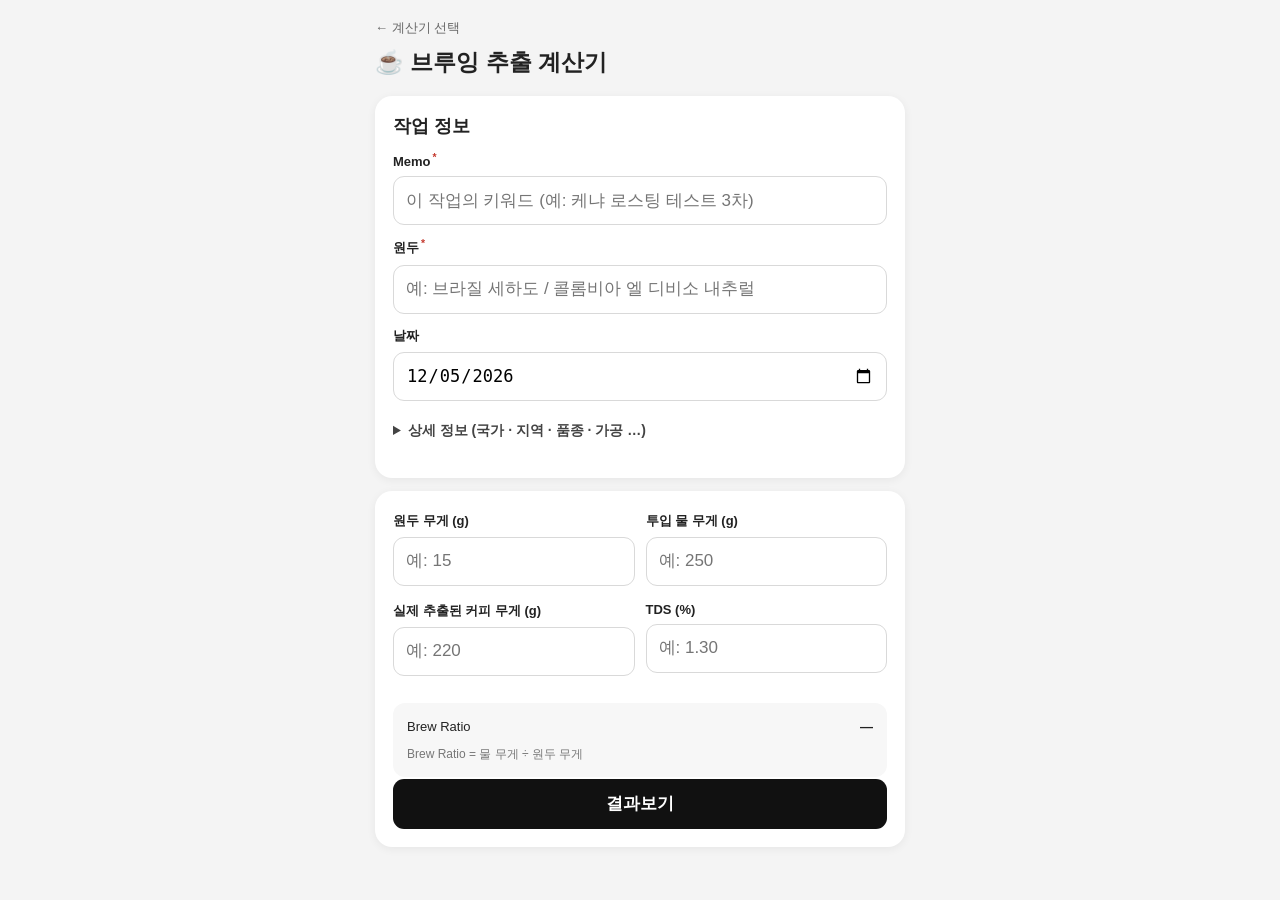
==== brewing.html @ 5b616b72 "Add files via upload" ====
<!doctype html><html lang="ko"><head><meta charset="utf-8"><meta name="viewport" content="width=device-width,initial-scale=1,viewport-fit=cover"><meta name="theme-color" content="#111"><link rel="stylesheet" href="styles.css"><title>브루잉 추출 계산기</title></head><body><main class="wrap wrap-flex"><div class="navback"><a href="index.html">← 계산기 선택</a></div><h1>☕ 브루잉 추출 계산기</h1>

<!-- 입력 화면 -->
<div id="inputView">
<div id="workInfo" data-kind="원두" data-title="브루잉 추출 계산기"></div>
<section class="card"><div class="grid"><div class="field"><label for="dose">원두 무게 (g)</label><input id="dose" type="number" inputmode="decimal" step="0.1" placeholder="예: 15"></div><div class="field"><label for="water">투입 물 무게 (g)</label><input id="water" type="number" inputmode="decimal" step="1" placeholder="예: 250"></div></div>
<div class="grid"><div class="field"><label for="beverage">실제 추출된 커피 무게 (g)</label><input id="beverage" type="number" inputmode="decimal" step="0.1" placeholder="예: 220"></div><div class="field"><label for="tds">TDS (%)</label><input id="tds" type="number" inputmode="decimal" step="0.01" placeholder="예: 1.30"></div></div>
<div class="guide"><div class="row"><span>Brew Ratio</span><span class="badge" id="ratio">—</span></div><div class="small">Brew Ratio = 물 무게 ÷ 원두 무게</div></div>
<div id="msg" class="input-alert high" hidden></div>
<button id="calcBtn" type="button">결과보기</button></section>
</div>

<!-- 결과 화면 -->
<div id="resultView" hidden>
<div class="card rhead"></div>
<div class="toolbar"><button id="backBtn" class="ghost" type="button">← 입력 수정</button><div class="seg" role="group" aria-label="보기 방식"><button id="modeScroll" type="button" aria-pressed="true">세로 스크롤</button><button id="modeSwipe" type="button" aria-pressed="false">가로 넘기기</button></div></div>

<div class="actions"><button id="printBtn" class="btn-ghost" type="button">🖨 인쇄 / PDF 저장</button></div>

<div id="pages" class="pages scroll">
<div class="page" id="page1">
<section class="card pr1"><h2>추출 결과</h2><div class="result"><div class="resultbox"><div class="label">추출수율 (Extraction Yield)</div><div class="value" id="ey">—</div></div><div class="resultbox"><div class="label">Brew Ratio</div><div class="value" id="ratioResult">—</div></div></div></section>
</div>
<div class="page" id="page2">
<section class="card pr2"><h2>SCA Brewing Control Chart</h2><div id="chart" class="chart-box"></div><div id="chartNote" class="chart-note"></div><div class="chart-note">사선은 물 1.9 L 기준 원두 사용량(g)별 Brew Ratio 선입니다.<span class="noprint"> 스마트폰을 가로로 돌리면 더 크게 볼 수 있어요.</span></div></section>
</div>
<div class="page" id="page3">
<section class="card pr3"><h2>브루잉 기준 가이드</h2><div class="small">Brew Ratio: 1:15~1:18 (PDF 기준)</div><div class="small">TDS: 1.15~1.35% (PDF 기준)</div><div class="small">Extraction Yield: 18~22% (PDF 기준)</div></section>
<section class="card pr-hide"><h2>계산식</h2><div class="formula"><div><strong>Brew Ratio</strong> = 물 무게 ÷ 원두 무게</div><div><strong>Extraction Yield</strong> = TDS × 실제 추출된 커피 무게 ÷ 원두 무게</div><div style="margin-top:7px;color:#666">PDF에는 흡수계수를 이용한 근사식도 제시되어 있습니다. 현재 화면은 실제 추출된 커피 무게를 입력하는 방식으로 계산합니다.</div></div></section>
</div>
</div>

<div id="pager" class="pager" hidden><button id="prevBtn" type="button" aria-label="이전">‹</button><div id="dots" class="dots"></div><button id="nextBtn" type="button" aria-label="다음">›</button></div>
</div>

<script src="common.js"></script><script src="brewing.js"></script></main></body></html>
---- styles.css ----
*{box-sizing:border-box}
:root{font-family:-apple-system,BlinkMacSystemFont,"Apple SD Gothic Neo","Noto Sans KR",sans-serif;color:#222;background:#f4f4f4}
body{margin:0;background:#f4f4f4}.wrap{max-width:560px;margin:auto;padding:18px 15px 40px}h1{font-size:23px;margin:5px 0 18px}h2{font-size:18px;margin:0 0 14px}.card{background:#fff;border-radius:17px;padding:18px;margin-bottom:13px;box-shadow:0 2px 10px rgba(0,0,0,.06)}
.grid{display:grid;grid-template-columns:1fr 1fr;gap:11px}.field{margin-bottom:13px}label{display:block;font-size:13px;font-weight:700;margin:3px 0 7px}input,select{width:100%;height:49px;border:1px solid #d9d9d9;border-radius:11px;padding:0 12px;font-size:17px;background:#fff;outline:none}input:focus,select:focus{border-color:#777}
button,.linkbtn{display:flex;align-items:center;justify-content:center;width:100%;min-height:50px;border:0;border-radius:11px;background:#111;color:#fff;font-size:17px;font-weight:700;text-decoration:none;margin-top:2px;cursor:pointer}.linkbtn.secondary{background:#fff;color:#222;border:1px solid #ddd}.menu{display:grid;gap:12px}.menu .linkbtn{min-height:64px}.guide{margin-top:14px;padding:13px 14px;border-radius:12px;background:#f7f7f7;font-size:13px;line-height:1.65}.row{display:flex;align-items:center;justify-content:space-between;gap:10px}.badge{font-weight:750}.small{font-size:12px;color:#777;line-height:1.55;margin-top:8px}.ok{color:#147a42}.high{color:#c53b30}.low{color:#2368b2}.neutral{color:#666}
.result{display:grid;grid-template-columns:1fr 1fr;gap:11px}.resultbox{border-radius:13px;background:#f1f1f1;padding:14px}.resultbox .label{font-size:12px;color:#666}.resultbox .value{font-size:25px;font-weight:750;margin-top:5px}
.tdsbar{position:relative;height:34px;margin:13px 4px 3px}.track{position:absolute;left:0;right:0;top:14px;height:6px;border-radius:4px;background:#ddd}.range-fill{position:absolute;top:14px;height:6px;border-radius:4px;background:#bbb}.marker{position:absolute;top:0;transform:translateX(-50%);text-align:center;font-size:19px;line-height:20px}.marker span{display:block;font-size:11px;white-space:nowrap;margin-top:1px}.scale{display:flex;justify-content:space-between;font-size:11px;color:#777}.status{font-weight:700;margin-top:9px}
.output-hint{font-size:12px;color:#777;margin-top:-6px;margin-bottom:12px}.output-hint strong{color:#222}.input-alert{font-size:12px;margin-top:-5px;margin-bottom:12px;line-height:1.45}.input-alert.high{color:#c53b30}.input-alert.low{color:#2368b2}.time-guide{font-size:12px;font-weight:600;color:#666;margin-left:5px}.home{margin-bottom:12px}.chart-wrap{position:relative;width:100%;overflow:hidden;border-radius:12px;background:#fff}.chart-wrap img{display:block;width:100%;height:auto}.chart-dot{position:absolute;width:16px;height:16px;border-radius:50%;background:#111;border:3px solid #fff;box-shadow:0 1px 5px rgba(0,0,0,.45);transform:translate(-50%,-50%);display:none;z-index:2}.chart-dot::after{content:"";position:absolute;left:50%;top:100%;transform:translateX(-50%);width:0;height:0;border-left:5px solid transparent;border-right:5px solid transparent;border-top:8px solid #111}.chart-note{margin-top:10px;font-size:12px;color:#666;line-height:1.55}.formula{background:#f7f7f7;border-radius:12px;padding:13px;font-size:13px;line-height:1.7}.navback{margin-bottom:10px}.navback a{font-size:13px;color:#666;text-decoration:none}
@media(max-width:390px){.grid,.result{gap:8px}.card{padding:15px}.resultbox .value{font-size:22px}}

input.yield-low{border-color:#2368b2;color:#2368b2;background:#f5f9ff}input.yield-high{border-color:#c53b30;color:#c53b30;background:#fff6f5}

/* ---- 결과보기 화면 (보기 방식 전환 · 차트) ---- */
[hidden]{display:none!important}
.toolbar{display:flex;align-items:center;justify-content:space-between;gap:10px;margin-bottom:13px}
.toolbar .ghost{width:auto;min-height:40px;padding:0 14px;background:#fff;color:#222;border:1px solid #ddd;font-size:14px}
.seg{display:flex;border:1px solid #ddd;border-radius:11px;overflow:hidden;background:#fff}
.seg button{width:auto;min-height:40px;margin:0;padding:0 12px;border-radius:0;background:#fff;color:#666;font-size:14px;font-weight:600}
.seg button[aria-pressed="true"]{background:#111;color:#fff}
.pages.swipe{display:flex;align-items:flex-start;gap:13px;overflow-x:auto;scroll-snap-type:x mandatory;-webkit-overflow-scrolling:touch;scrollbar-width:none}
.pages.swipe::-webkit-scrollbar{display:none}
.pages.swipe .page{flex:0 0 100%;min-width:0;scroll-snap-align:start}
.pager{display:flex;align-items:center;justify-content:center;gap:14px;margin-top:4px}
.pager button{width:44px;min-height:44px;margin:0;font-size:24px;background:#fff;color:#222;border:1px solid #ddd}
.pager button:disabled{opacity:.35;cursor:default}
.dots{display:flex;gap:8px}
.dot{width:8px;height:8px;border-radius:50%;background:#ccc}
.dot.on{background:#111}
.chart-box{width:100%;overflow:hidden;border-radius:12px;background:#fff}
.chart-box svg{display:block}
@media (orientation:landscape) and (max-height:520px){.wrap-flex{max-width:900px}}

/* ---- 로스팅 계산기 ---- */
.req{color:#c53b30;font-size:.8em;vertical-align:super;margin-left:2px;font-weight:700}
.reqnote{margin:0 2px 12px}
.opt{font-weight:500;color:#888;font-size:12px;margin-left:6px}
.evbox{border:1px solid #e6e6e6;border-radius:14px;padding:12px;margin-bottom:12px}
.evtitle{font-weight:800;font-size:15px;margin-bottom:10px}
.frow{display:grid;grid-template-columns:118px 1fr;gap:8px;align-items:center;margin-bottom:8px}
.frow:last-child{margin-bottom:0}
.flabel{display:flex;align-items:center;min-height:46px;padding:0 12px;border-radius:10px;background:#f1f1f1;font-size:14px;font-weight:700;color:#333}
.frow input{height:46px}
input.miss,input.bad{border-color:#c53b30;background:#fff6f5}
#msg{background:#fff6f5;border:1px solid #f1c6c1;border-radius:12px;padding:12px 14px;margin:0 0 12px;font-size:13px;line-height:1.75;color:#c53b30}
#msg b{display:block;margin-bottom:2px}
.rtable .trow{display:grid;grid-template-columns:40px 1fr 1fr;gap:6px;align-items:end;padding-bottom:9px;margin-bottom:9px;border-bottom:1px dashed #e4e4e4}
.rtable .trow:last-child{border-bottom:0;margin-bottom:0}
.rtable .tmin{display:flex;align-items:center;height:40px;font-size:13px;font-weight:800;color:#444}
.rtable .tcell{display:block;margin:0}
.rtable .tl{display:block;font-size:11px;line-height:1.25;font-weight:700;color:#444;margin-bottom:4px}
.rtable .tl i{display:block;font-style:normal;font-weight:500;color:#999}
.rtable input{height:40px;padding:0 4px;font-size:16px;text-align:center;border-radius:9px}
.rowbtns{display:grid;grid-template-columns:1fr 1fr;gap:8px;margin-top:12px}
.rowbtns.one{grid-template-columns:1fr}
.rowbtns button{min-height:42px;font-size:14px;background:#fff;color:#222;border:1px solid #ddd}
.result.three{grid-template-columns:1fr 1fr 1fr;gap:8px}.result.three .resultbox{padding:12px 10px}.result.three .value{font-size:22px}
table.data{width:100%;border-collapse:collapse;font-size:13px}
table.data th{font-size:12px;color:#777;font-weight:700;text-align:center;padding:6px 4px;border-bottom:1px solid #ddd}
table.data td{text-align:center;padding:8px 4px;border-bottom:1px solid #eee}
table.data td:first-child,table.data th:first-child{text-align:left}
.ror-flag{color:#c53b30;font-weight:800}
.clist:empty::after{content:"아직 추가한 조작이 없어요.";display:block;font-size:12px;color:#999;margin-bottom:4px}
.crow{display:grid;grid-template-columns:1fr 1.35fr 1fr 40px;gap:6px;align-items:end;padding-bottom:9px;margin-bottom:9px;border-bottom:1px dashed #e4e4e4}
.crow .tcell{display:block;margin:0}
.crow .tl{display:block;font-size:11px;line-height:1.25;font-weight:700;color:#444;margin-bottom:4px}
.crow .tl i{display:block;font-style:normal;font-weight:500;color:#999;min-height:13px}
.crow input,.crow select{height:40px;padding:0 6px;font-size:16px;border-radius:9px}
.crow select{padding:0 2px 0 8px}
.crow input{text-align:center}
.crow .xbtn{width:40px;min-height:40px;padding:0;margin:0;background:#fff;color:#888;border:1px solid #ddd;font-size:16px;font-weight:600}

/* ---- 공통 작업 정보 · 결과지 헤더 · 인쇄 ---- */
.wk-more{margin:4px 0 12px}
.wk-more summary{cursor:pointer;font-weight:700;font-size:14px;color:#444;padding:8px 0}
.wk-grid{display:grid;grid-template-columns:1fr 1fr;gap:12px;margin-top:6px}
.wk-grid .field{margin:0}
.rhead:empty{display:none}
.print-only{display:none}
.rh-title{font-size:21px;font-weight:800;line-height:1.3;word-break:keep-all}
.rh-bean{font-size:16px;font-weight:700;margin-top:5px}
.rh-detail{font-size:13px;color:#666;margin-top:5px;line-height:1.5}
.rh-meta{font-size:12px;color:#888;margin-top:9px}
.actions{margin-bottom:13px}
.btn-ghost{background:#fff;color:#222;border:1px solid #ddd}
.actions .btn-ghost{min-height:44px;font-size:15px}
@media print{
  @page{size:A4;margin:12mm}
  *{-webkit-print-color-adjust:exact;print-color-adjust:exact}
  html,body{background:#fff!important}
  .wrap{max-width:none!important;padding:0!important;margin:0!important}
  .navback,h1,.toolbar,.actions,.pager,#msg,#wkCard,#inputView,.noprint,#calcBtn,.rowbtns,.seg,.pr-hide{display:none!important}
  .print-only{display:block!important}
  .card{box-shadow:none!important;border:1px solid #ddd;border-radius:10px;margin:0 0 8px!important;padding:12px 14px!important;break-inside:avoid;page-break-inside:avoid}
  .rhead{border:0;border-bottom:2px solid #111;border-radius:0;padding:0 0 10px!important;margin-bottom:12px!important}
  .rh-title{font-size:24px}.rh-bean{font-size:17px}.rh-detail{font-size:13px}.rh-meta{font-size:12px}
  #resultView{display:block!important}
  .pages{display:flex!important;flex-direction:column;overflow:visible!important;gap:0!important}
  .page{display:contents!important}
  .pr1{order:1}.pr2{order:2}.pr3{order:3}.pr4{order:4}.pr5{order:5}
  .chart-box svg{width:100%!important;height:auto!important;max-height:118mm}
  table.data td{padding:4px 4px!important}
  table.data th{padding:4px!important}
  .chart-note{margin-top:4px}
  table.data tr{break-inside:avoid}
  .result{gap:8px}
}
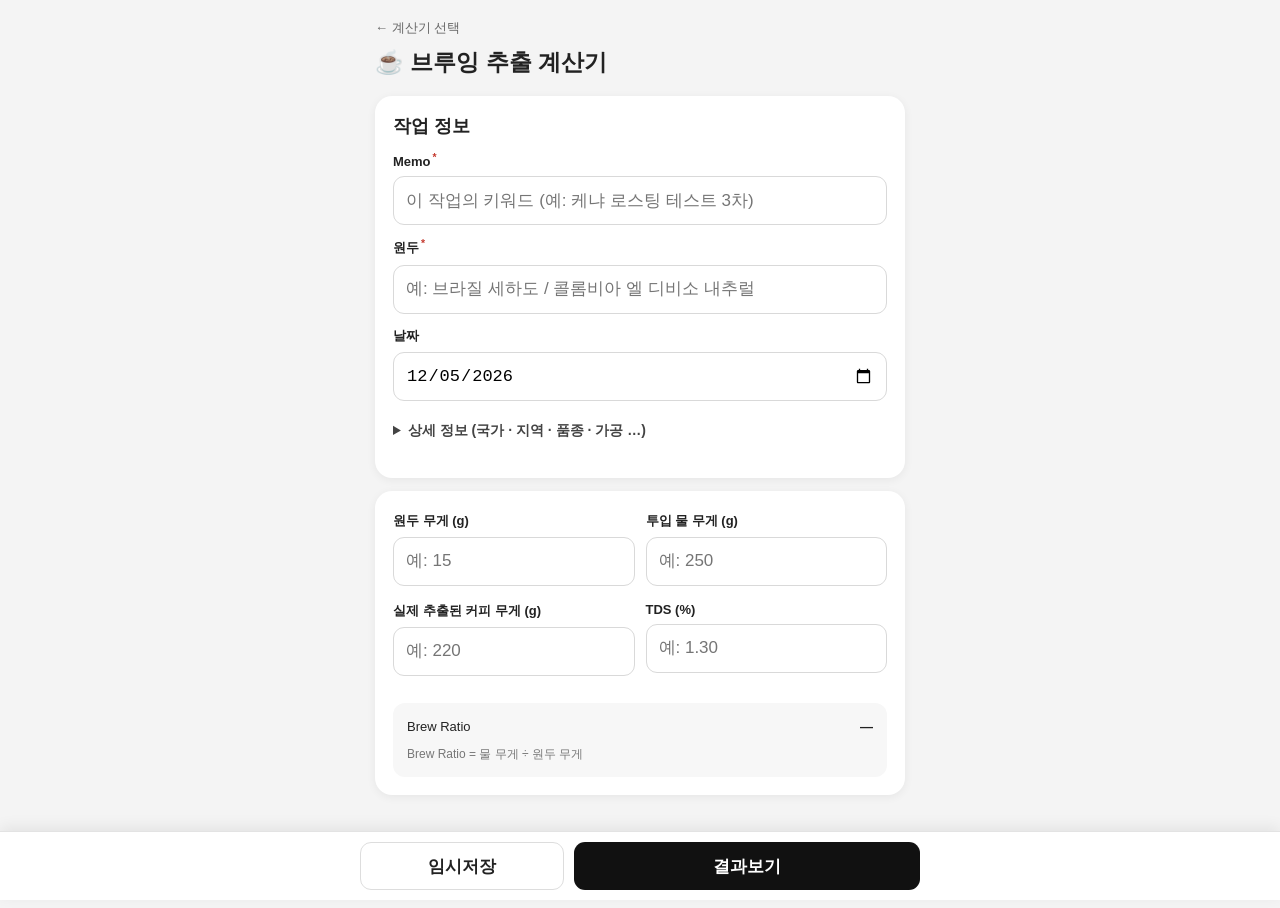
==== commit 4255ac56: "Add files via upload" ====
--- a/brewing.html
+++ b/brewing.html
@@ -1,13 +1,14 @@
-<!doctype html><html lang="ko"><head><meta charset="utf-8"><meta name="viewport" content="width=device-width,initial-scale=1,viewport-fit=cover"><meta name="theme-color" content="#111"><link rel="stylesheet" href="styles.css"><title>브루잉 추출 계산기</title></head><body><main class="wrap wrap-flex"><div class="navback"><a href="index.html">← 계산기 선택</a></div><h1>☕ 브루잉 추출 계산기</h1>
+<!doctype html><html lang="ko"><head><meta charset="utf-8"><meta name="viewport" content="width=device-width,initial-scale=1,viewport-fit=cover"><meta name="theme-color" content="#111"><link rel="stylesheet" href="styles.css"><title>브루잉 추출 계산기</title></head><body><main class="wrap wrap-flex has-bar"><div class="navback"><a href="index.html">← 계산기 선택</a></div><h1>☕ 브루잉 추출 계산기</h1>
 
 <!-- 입력 화면 -->
 <div id="inputView">
 <div id="workInfo" data-kind="원두" data-title="브루잉 추출 계산기"></div>
-<section class="card"><div class="grid"><div class="field"><label for="dose">원두 무게 (g)</label><input id="dose" type="number" inputmode="decimal" step="0.1" placeholder="예: 15"></div><div class="field"><label for="water">투입 물 무게 (g)</label><input id="water" type="number" inputmode="decimal" step="1" placeholder="예: 250"></div></div>
+<section class="card"><div class="grid"><div class="field"><label for="dose">원두 무게 (g)</label><input id="dose" data-keep type="number" inputmode="decimal" step="0.1" placeholder="예: 15"></div><div class="field"><label for="water">투입 물 무게 (g)</label><input id="water" data-keep type="number" inputmode="decimal" step="1" placeholder="예: 250"></div></div>
 <div class="grid"><div class="field"><label for="beverage">실제 추출된 커피 무게 (g)</label><input id="beverage" type="number" inputmode="decimal" step="0.1" placeholder="예: 220"></div><div class="field"><label for="tds">TDS (%)</label><input id="tds" type="number" inputmode="decimal" step="0.01" placeholder="예: 1.30"></div></div>
 <div class="guide"><div class="row"><span>Brew Ratio</span><span class="badge" id="ratio">—</span></div><div class="small">Brew Ratio = 물 무게 ÷ 원두 무게</div></div>
 <div id="msg" class="input-alert high" hidden></div>
-<button id="calcBtn" type="button">결과보기</button></section>
+</section>
+<div class="actionbar"><div class="ab-in"><button id="draftBtn" class="btn-ghost" type="button">임시저장</button><button id="calcBtn" type="button">결과보기</button></div></div>
 </div>
 
 <!-- 결과 화면 -->
--- a/styles.css
+++ b/styles.css
@@ -59,6 +59,22 @@
 table.data td{text-align:center;padding:8px 4px;border-bottom:1px solid #eee}
 table.data td:first-child,table.data th:first-child{text-align:left}
 .ror-flag{color:#c53b30;font-weight:800}
+.sublabel{font-size:12px;font-weight:700;color:#777;margin:16px 0 8px}
+.phasebar{display:flex;height:66px;border-radius:12px;overflow:hidden;margin-top:2px}
+.phasebar .ps{display:flex;flex-direction:column;align-items:center;justify-content:center;min-width:0;line-height:1.3;color:#222;overflow:hidden}
+.phasebar .ps b{font-size:16px;font-weight:800}
+.phasebar .ps span{font-size:12px;font-weight:600;opacity:.75}
+.phasebar .ps.sm b{font-size:12px}.phasebar .ps.sm span{display:none}
+.s1{background:#cdeed3}.s2{background:#ffe0b0}.s3{background:#ffc7bb}
+.phaselegend{margin-top:10px}
+.lg{display:flex;align-items:center;gap:8px;font-size:13px;padding:6px 0;border-bottom:1px solid #eee}
+.lg:last-child{border-bottom:0}
+.lg .dot{width:12px;height:12px;border-radius:4px;flex:none}
+.lg .nm{flex:1;min-width:0;font-weight:700;line-height:1.3}
+.lg .nm em{display:block;font-style:normal;font-weight:500;font-size:11px;color:#888}
+.lg .vv{font-weight:700;white-space:nowrap}
+.lg .tg{color:#888;font-size:12px;white-space:nowrap;min-width:54px;text-align:right}
+.sumline{text-align:right;font-size:13px;font-weight:700;color:#444;margin-top:8px}
 .clist:empty::after{content:"아직 추가한 조작이 없어요.";display:block;font-size:12px;color:#999;margin-bottom:4px}
 .crow{display:grid;grid-template-columns:1fr 1.35fr 1fr 40px;gap:6px;align-items:end;padding-bottom:9px;margin-bottom:9px;border-bottom:1px dashed #e4e4e4}
 .crow .tcell{display:block;margin:0}
@@ -83,7 +99,33 @@
 .actions{margin-bottom:13px}
 .btn-ghost{background:#fff;color:#222;border:1px solid #ddd}
 .actions .btn-ghost{min-height:44px;font-size:15px}
+
+.restored{display:flex;align-items:center;justify-content:space-between;gap:10px;background:#eef5ff;border:1px solid #cfe0f7;border-radius:12px;padding:10px 12px;margin-bottom:12px;font-size:13px;color:#33507a;line-height:1.45}
+.restored button{width:auto;min-height:34px;padding:0 12px;font-size:13px;white-space:nowrap;background:#fff;color:#222;border:1px solid #c9d3e2}
+/* 하단 고정 바 (임시저장 · 결과보기) */
+.has-bar{padding-bottom:calc(100px + env(safe-area-inset-bottom,0px))}
+.actionbar{position:fixed;left:0;right:0;bottom:0;z-index:50;background:rgba(255,255,255,.96);border-top:1px solid #e3e3e3;box-shadow:0 -4px 14px rgba(0,0,0,.07);padding:10px 16px calc(10px + env(safe-area-inset-bottom,0px));-webkit-backdrop-filter:blur(6px);backdrop-filter:blur(6px)}
+.ab-in{max-width:560px;margin:0 auto;display:grid;grid-template-columns:1fr 1.7fr;gap:10px}
+.actionbar button{min-height:48px;margin:0}
+.toast{position:fixed;left:50%;bottom:calc(86px + env(safe-area-inset-bottom,0px));transform:translateX(-50%);background:#111;color:#fff;padding:9px 16px;border-radius:999px;font-size:13px;font-weight:600;z-index:60;opacity:0;pointer-events:none;transition:opacity .2s;white-space:nowrap}
+.toast.on{opacity:1}
+.restored .btns{display:flex;gap:6px}
+.restored small{color:#6b84a8;font-size:12px}
+/* 이벤트 입력: 한 줄에 시간 · 온도 2칸 */
+.evrow2{display:grid;grid-template-columns:1fr 1fr;gap:10px;margin-bottom:10px;align-items:end}
+.evrow2 .field{margin:0}
+.evl{display:block;margin:0 0 5px;font-size:13px;line-height:1.3}
+.evl b{font-weight:800}
+.evl em{font-style:normal;color:#888;font-weight:500;font-size:12px;margin-left:4px}
+.evl i{display:block;font-style:normal;font-weight:500;color:#888;font-size:11px}
+/* 메인 화면 업데이트 소식 */
+.news .nd{font-weight:800;font-size:13px;margin-top:2px}
+.news ul{margin:6px 0 14px 18px;padding:0;font-size:13px;color:#444;line-height:1.75}
+.news summary{cursor:pointer;font-size:13px;font-weight:700;color:#555;padding:6px 0}
+.newchip{display:inline-block;background:#c53b30;color:#fff;border-radius:6px;padding:1px 6px;font-size:10px;margin-left:6px;vertical-align:1px}
 @media print{
+  .actionbar,.toast{display:none!important}
+  .restored{display:none!important}
   @page{size:A4;margin:12mm}
   *{-webkit-print-color-adjust:exact;print-color-adjust:exact}
   html,body{background:#fff!important}
@@ -94,13 +136,18 @@
   .rhead{border:0;border-bottom:2px solid #111;border-radius:0;padding:0 0 10px!important;margin-bottom:12px!important}
   .rh-title{font-size:24px}.rh-bean{font-size:17px}.rh-detail{font-size:13px}.rh-meta{font-size:12px}
   #resultView{display:block!important}
-  .pages{display:flex!important;flex-direction:column;overflow:visible!important;gap:0!important}
+  .pages{display:flex!important;flex-direction:column;align-items:stretch!important;overflow:visible!important;scroll-snap-type:none!important;gap:0!important}
   .page{display:contents!important}
   .pr1{order:1}.pr2{order:2}.pr3{order:3}.pr4{order:4}.pr5{order:5}
-  .chart-box svg{width:100%!important;height:auto!important;max-height:118mm}
+  .chart-box svg{width:100%!important;height:auto!important;max-height:100mm}
   table.data td{padding:4px 4px!important}
   table.data th{padding:4px!important}
   .chart-note{margin-top:4px}
   table.data tr{break-inside:avoid}
   .result{gap:8px}
+  .phasebar{height:46px}
+  .phasebar .ps b{font-size:14px}
+  .lg{padding:3px 0}
+  .lg .nm em{display:inline;margin-left:6px}
+  .result.three .resultbox{padding:8px 10px}
 }
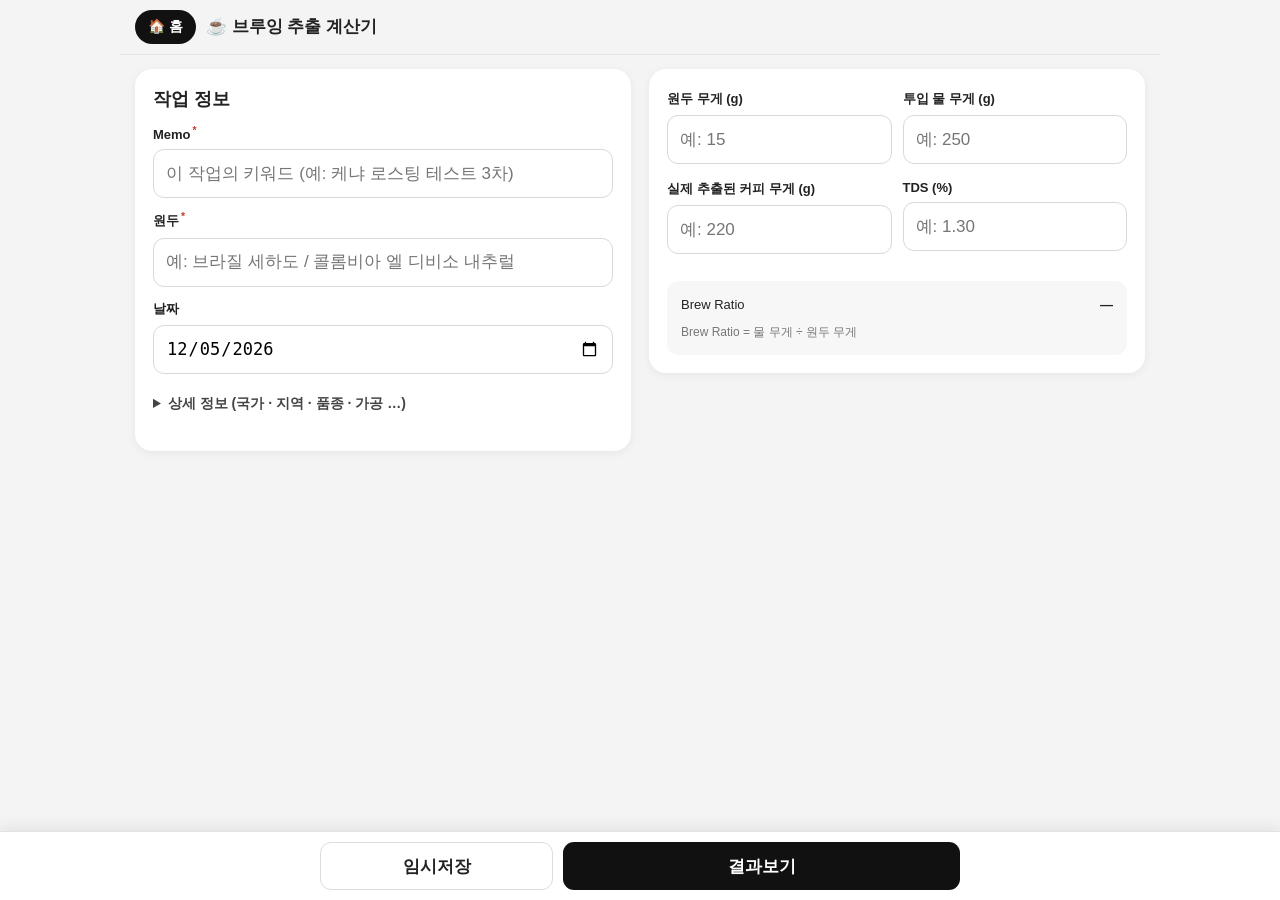
==== commit e388b420: "Add files via upload" ====
--- a/brewing.html
+++ b/brewing.html
@@ -1,13 +1,16 @@
-<!doctype html><html lang="ko"><head><meta charset="utf-8"><meta name="viewport" content="width=device-width,initial-scale=1,viewport-fit=cover"><meta name="theme-color" content="#111"><link rel="stylesheet" href="styles.css"><title>브루잉 추출 계산기</title></head><body><main class="wrap wrap-flex has-bar"><div class="navback"><a href="index.html">← 계산기 선택</a></div><h1>☕ 브루잉 추출 계산기</h1>
+<!doctype html><html lang="ko"><head><meta charset="utf-8"><meta name="viewport" content="width=device-width,initial-scale=1,viewport-fit=cover"><meta name="theme-color" content="#111"><link rel="stylesheet" href="styles.css"><title>브루잉 추출 계산기</title></head><body><main class="wrap wrap-flex has-bar"><header class="topbar"><a class="tb-home" href="index.html" aria-label="홈으로">🏠 홈</a><h1>☕ 브루잉 추출 계산기</h1></header>
 
 <!-- 입력 화면 -->
 <div id="inputView">
+<div class="cols"><div class="col">
 <div id="workInfo" data-kind="원두" data-title="브루잉 추출 계산기"></div>
+</div><div class="col">
 <section class="card"><div class="grid"><div class="field"><label for="dose">원두 무게 (g)</label><input id="dose" data-keep type="number" inputmode="decimal" step="0.1" placeholder="예: 15"></div><div class="field"><label for="water">투입 물 무게 (g)</label><input id="water" data-keep type="number" inputmode="decimal" step="1" placeholder="예: 250"></div></div>
 <div class="grid"><div class="field"><label for="beverage">실제 추출된 커피 무게 (g)</label><input id="beverage" type="number" inputmode="decimal" step="0.1" placeholder="예: 220"></div><div class="field"><label for="tds">TDS (%)</label><input id="tds" type="number" inputmode="decimal" step="0.01" placeholder="예: 1.30"></div></div>
 <div class="guide"><div class="row"><span>Brew Ratio</span><span class="badge" id="ratio">—</span></div><div class="small">Brew Ratio = 물 무게 ÷ 원두 무게</div></div>
 <div id="msg" class="input-alert high" hidden></div>
 </section>
+</div></div>
 <div class="actionbar"><div class="ab-in"><button id="draftBtn" class="btn-ghost" type="button">임시저장</button><button id="calcBtn" type="button">결과보기</button></div></div>
 </div>
 
@@ -16,18 +19,18 @@
 <div class="card rhead"></div>
 <div class="toolbar"><button id="backBtn" class="ghost" type="button">← 입력 수정</button><div class="seg" role="group" aria-label="보기 방식"><button id="modeScroll" type="button" aria-pressed="true">세로 스크롤</button><button id="modeSwipe" type="button" aria-pressed="false">가로 넘기기</button></div></div>
 
-<div class="actions"><button id="printBtn" class="btn-ghost" type="button">🖨 인쇄 / PDF 저장</button></div>
+<div class="actions"><button id="printBtn" class="btn-ghost" type="button">🖨 인쇄 / PDF 저장</button><button id="shareBtn" class="btn-ghost" type="button">↗ 공유</button></div>
 
 <div id="pages" class="pages scroll">
 <div class="page" id="page1">
 <section class="card pr1"><h2>추출 결과</h2><div class="result"><div class="resultbox"><div class="label">추출수율 (Extraction Yield)</div><div class="value" id="ey">—</div></div><div class="resultbox"><div class="label">Brew Ratio</div><div class="value" id="ratioResult">—</div></div></div></section>
 </div>
 <div class="page" id="page2">
-<section class="card pr2"><h2>SCA Brewing Control Chart</h2><div id="chart" class="chart-box"></div><div id="chartNote" class="chart-note"></div><div class="chart-note">사선은 물 1.9 L 기준 원두 사용량(g)별 Brew Ratio 선입니다.<span class="noprint"> 스마트폰을 가로로 돌리면 더 크게 볼 수 있어요.</span></div></section>
+<section class="card pr2"><h2>SCA Brewing Control Chart</h2><div id="chart" class="chart-box"></div><div id="chartNote" class="chart-note"></div><div class="chart-note">사선은 물 1.9 L 기준 원두량(g)별 Brew Ratio예요.<span class="noprint"> 스마트폰을 가로로 돌리면 더 크게 볼 수 있어요.</span></div></section>
 </div>
 <div class="page" id="page3">
-<section class="card pr3"><h2>브루잉 기준 가이드</h2><div class="small">Brew Ratio: 1:15~1:18 (PDF 기준)</div><div class="small">TDS: 1.15~1.35% (PDF 기준)</div><div class="small">Extraction Yield: 18~22% (PDF 기준)</div></section>
-<section class="card pr-hide"><h2>계산식</h2><div class="formula"><div><strong>Brew Ratio</strong> = 물 무게 ÷ 원두 무게</div><div><strong>Extraction Yield</strong> = TDS × 실제 추출된 커피 무게 ÷ 원두 무게</div><div style="margin-top:7px;color:#666">PDF에는 흡수계수를 이용한 근사식도 제시되어 있습니다. 현재 화면은 실제 추출된 커피 무게를 입력하는 방식으로 계산합니다.</div></div></section>
+<section class="card pr3"><h2>기준 범위</h2><div class="small">Brew Ratio: 1:15~1:18</div><div class="small">TDS: 1.15~1.35%</div><div class="small">Extraction Yield: 18~22%</div></section>
+<section class="card pr-hide"><h2>계산식</h2><div class="formula"><div><strong>Brew Ratio</strong> = 물 무게 ÷ 원두 무게</div><div><strong>Extraction Yield</strong> = TDS × 실제 추출된 커피 무게 ÷ 원두 무게</div><div style="margin-top:7px;color:#666">추출수율은 실제 추출된 커피 무게로 계산해요.</div></div></section>
 </div>
 </div>
 
--- a/styles.css
+++ b/styles.css
@@ -96,7 +96,8 @@
 .rh-bean{font-size:16px;font-weight:700;margin-top:5px}
 .rh-detail{font-size:13px;color:#666;margin-top:5px;line-height:1.5}
 .rh-meta{font-size:12px;color:#888;margin-top:9px}
-.actions{margin-bottom:13px}
+.actions{display:grid;grid-template-columns:1fr 1fr;gap:10px;margin-bottom:13px}
+.card .actions{margin:0}
 .btn-ghost{background:#fff;color:#222;border:1px solid #ddd}
 .actions .btn-ghost{min-height:44px;font-size:15px}
 
@@ -114,10 +115,6 @@
 /* 이벤트 입력: 한 줄에 시간 · 온도 2칸 */
 .evrow2{display:grid;grid-template-columns:1fr 1fr;gap:10px;margin-bottom:10px;align-items:end}
 .evrow2 .field{margin:0}
-.evl{display:block;margin:0 0 5px;font-size:13px;line-height:1.3}
-.evl b{font-weight:800}
-.evl em{font-style:normal;color:#888;font-weight:500;font-size:12px;margin-left:4px}
-.evl i{display:block;font-style:normal;font-weight:500;color:#888;font-size:11px}
 /* 메인 화면 업데이트 소식 */
 .news .nd{font-weight:800;font-size:13px;margin-top:2px}
 .news ul{margin:6px 0 14px 18px;padding:0;font-size:13px;color:#444;line-height:1.75}
@@ -130,7 +127,7 @@
   *{-webkit-print-color-adjust:exact;print-color-adjust:exact}
   html,body{background:#fff!important}
   .wrap{max-width:none!important;padding:0!important;margin:0!important}
-  .navback,h1,.toolbar,.actions,.pager,#msg,#wkCard,#inputView,.noprint,#calcBtn,.rowbtns,.seg,.pr-hide{display:none!important}
+  .navback,.topbar,h1,.toolbar,.actions,.pager,#msg,#wkCard,#inputView,.noprint,#calcBtn,.rowbtns,.seg,.pr-hide{display:none!important}
   .print-only{display:block!important}
   .card{box-shadow:none!important;border:1px solid #ddd;border-radius:10px;margin:0 0 8px!important;padding:12px 14px!important;break-inside:avoid;page-break-inside:avoid}
   .rhead{border:0;border-bottom:2px solid #111;border-radius:0;padding:0 0 10px!important;margin-bottom:12px!important}
@@ -151,3 +148,29 @@
   .lg .nm em{display:inline;margin-left:6px}
   .result.three .resultbox{padding:8px 10px}
 }
+
+/* 상단 바 (홈 버튼) */
+.topbar{position:sticky;top:0;z-index:40;display:flex;align-items:center;gap:10px;margin:-18px -15px 14px;padding:calc(10px + env(safe-area-inset-top,0px)) 15px 10px;background:rgba(244,244,244,.94);-webkit-backdrop-filter:blur(8px);backdrop-filter:blur(8px);border-bottom:1px solid #e6e6e6}
+.tb-home{display:inline-flex;align-items:center;gap:4px;padding:8px 13px;border-radius:999px;background:#111;color:#fff;font-size:14px;font-weight:700;text-decoration:none;white-space:nowrap}
+.topbar h1{font-size:17px;margin:0;line-height:1.2;overflow:hidden;text-overflow:ellipsis;white-space:nowrap}
+/* 이벤트 입력: 이벤트 이름 한 번 + 시간·온도 두 칸 */
+.evitem{margin-bottom:12px}
+.evt{font-weight:800;font-size:15px;margin:0 0 6px}
+.evt em{font-style:normal;color:#888;font-weight:500;font-size:12px;margin-left:6px}
+.evitem .field{margin:0}
+.evitem label{margin:0 0 5px}
+.evitem label i{font-style:normal;font-weight:500;color:#888;font-size:12px}
+/* 넓은 화면(태블릿 · PC · 가로 모드): 2단 배치 */
+@media screen and (min-width:720px){
+  .wrap,.wrap-flex{max-width:1040px}
+  .home{display:grid;grid-template-columns:minmax(280px,380px) 1fr;gap:0 18px;align-items:start}
+  .home>h1{grid-column:1/-1}
+  .cols{display:grid;grid-template-columns:1fr 1fr;gap:0 18px;align-items:start}
+  .col{min-width:0}
+  .seg,.pager{display:none!important}
+  .pages,.pages.scroll,.pages.swipe{display:block!important;column-count:2;column-gap:18px;overflow:visible!important;scroll-snap-type:none}
+  .pages .page{display:contents}
+  .pages .card{break-inside:avoid;-webkit-column-break-inside:avoid}
+  .actions{max-width:460px}
+  .ab-in{max-width:640px;grid-template-columns:1fr 1.7fr}
+}
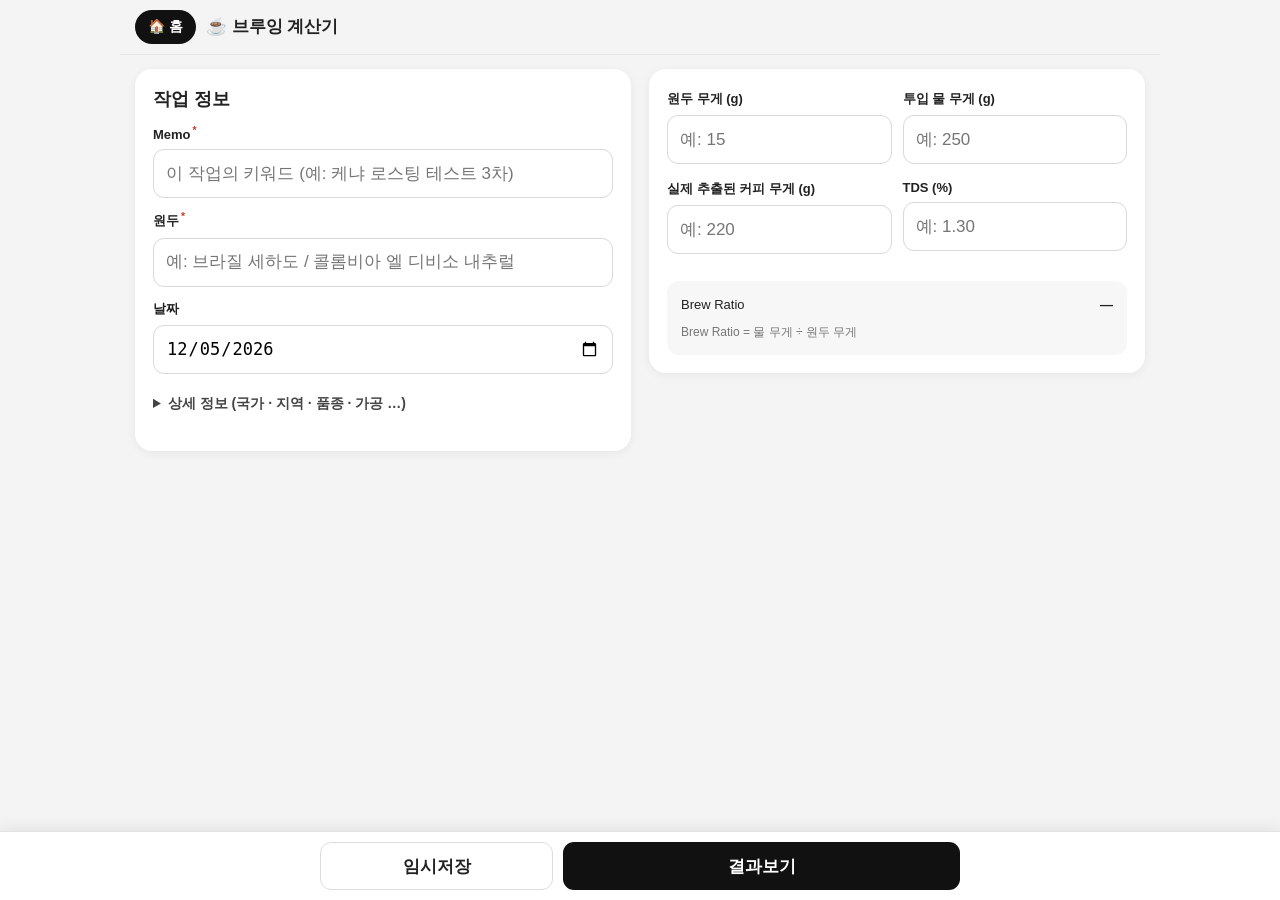
==== commit b3140cb2: "Add files via upload" ====
--- a/brewing.html
+++ b/brewing.html
@@ -1,9 +1,9 @@
-<!doctype html><html lang="ko"><head><meta charset="utf-8"><meta name="viewport" content="width=device-width,initial-scale=1,viewport-fit=cover"><meta name="theme-color" content="#111"><link rel="stylesheet" href="styles.css"><title>브루잉 추출 계산기</title></head><body><main class="wrap wrap-flex has-bar"><header class="topbar"><a class="tb-home" href="index.html" aria-label="홈으로">🏠 홈</a><h1>☕ 브루잉 추출 계산기</h1></header>
+<!doctype html><html lang="ko"><head><meta charset="utf-8"><meta name="viewport" content="width=device-width,initial-scale=1,viewport-fit=cover"><meta name="theme-color" content="#111"><link rel="stylesheet" href="styles.css?v=20261027b"><title>브루잉 계산기</title></head><body><main class="wrap wrap-flex has-bar"><header class="topbar"><a class="tb-home" href="index.html" aria-label="홈으로">🏠 홈</a><h1>☕ 브루잉 계산기</h1></header>
 
 <!-- 입력 화면 -->
 <div id="inputView">
 <div class="cols"><div class="col">
-<div id="workInfo" data-kind="원두" data-title="브루잉 추출 계산기"></div>
+<div id="workInfo" data-kind="원두" data-title="브루잉 계산기"></div>
 </div><div class="col">
 <section class="card"><div class="grid"><div class="field"><label for="dose">원두 무게 (g)</label><input id="dose" data-keep type="number" inputmode="decimal" step="0.1" placeholder="예: 15"></div><div class="field"><label for="water">투입 물 무게 (g)</label><input id="water" data-keep type="number" inputmode="decimal" step="1" placeholder="예: 250"></div></div>
 <div class="grid"><div class="field"><label for="beverage">실제 추출된 커피 무게 (g)</label><input id="beverage" type="number" inputmode="decimal" step="0.1" placeholder="예: 220"></div><div class="field"><label for="tds">TDS (%)</label><input id="tds" type="number" inputmode="decimal" step="0.01" placeholder="예: 1.30"></div></div>
@@ -19,7 +19,7 @@
 <div class="card rhead"></div>
 <div class="toolbar"><button id="backBtn" class="ghost" type="button">← 입력 수정</button><div class="seg" role="group" aria-label="보기 방식"><button id="modeScroll" type="button" aria-pressed="true">세로 스크롤</button><button id="modeSwipe" type="button" aria-pressed="false">가로 넘기기</button></div></div>
 
-<div class="actions"><button id="printBtn" class="btn-ghost" type="button">🖨 인쇄 / PDF 저장</button><button id="shareBtn" class="btn-ghost" type="button">↗ 공유</button></div>
+<div class="actions"><button id="printBtn" class="btn-ghost" type="button">🖨 인쇄 · PDF</button><button id="imgBtn" class="btn-ghost" type="button">🖼 이미지 저장</button><button id="shareBtn" class="btn-ghost" type="button">↗ 공유</button></div>
 
 <div id="pages" class="pages scroll">
 <div class="page" id="page1">
@@ -37,4 +37,4 @@
 <div id="pager" class="pager" hidden><button id="prevBtn" type="button" aria-label="이전">‹</button><div id="dots" class="dots"></div><button id="nextBtn" type="button" aria-label="다음">›</button></div>
 </div>
 
-<script src="common.js"></script><script src="brewing.js"></script></main></body></html>
+<script src="common.js?v=20261027b"></script><script src="sheet.js?v=20261027b"></script><script src="brewing.js?v=20261027b"></script></main></body></html>
--- a/styles.css
+++ b/styles.css
@@ -96,7 +96,10 @@
 .rh-bean{font-size:16px;font-weight:700;margin-top:5px}
 .rh-detail{font-size:13px;color:#666;margin-top:5px;line-height:1.5}
 .rh-meta{font-size:12px;color:#888;margin-top:9px}
-.actions{display:grid;grid-template-columns:1fr 1fr;gap:10px;margin-bottom:13px}
+.actions{display:flex;gap:8px;margin-bottom:13px}
+.actions>button{flex:1 1 0;min-width:0}
+.actions .btn-ghost{font-size:14px;padding:0 6px;white-space:nowrap}
+@media (max-width:420px){.actions .btn-ghost{font-size:13px;padding:0 3px}}
 .card .actions{margin:0}
 .btn-ghost{background:#fff;color:#222;border:1px solid #ddd}
 .actions .btn-ghost{min-height:44px;font-size:15px}
@@ -171,6 +174,6 @@
   .pages,.pages.scroll,.pages.swipe{display:block!important;column-count:2;column-gap:18px;overflow:visible!important;scroll-snap-type:none}
   .pages .page{display:contents}
   .pages .card{break-inside:avoid;-webkit-column-break-inside:avoid}
-  .actions{max-width:460px}
+  .actions{max-width:560px}
   .ab-in{max-width:640px;grid-template-columns:1fr 1.7fr}
 }
